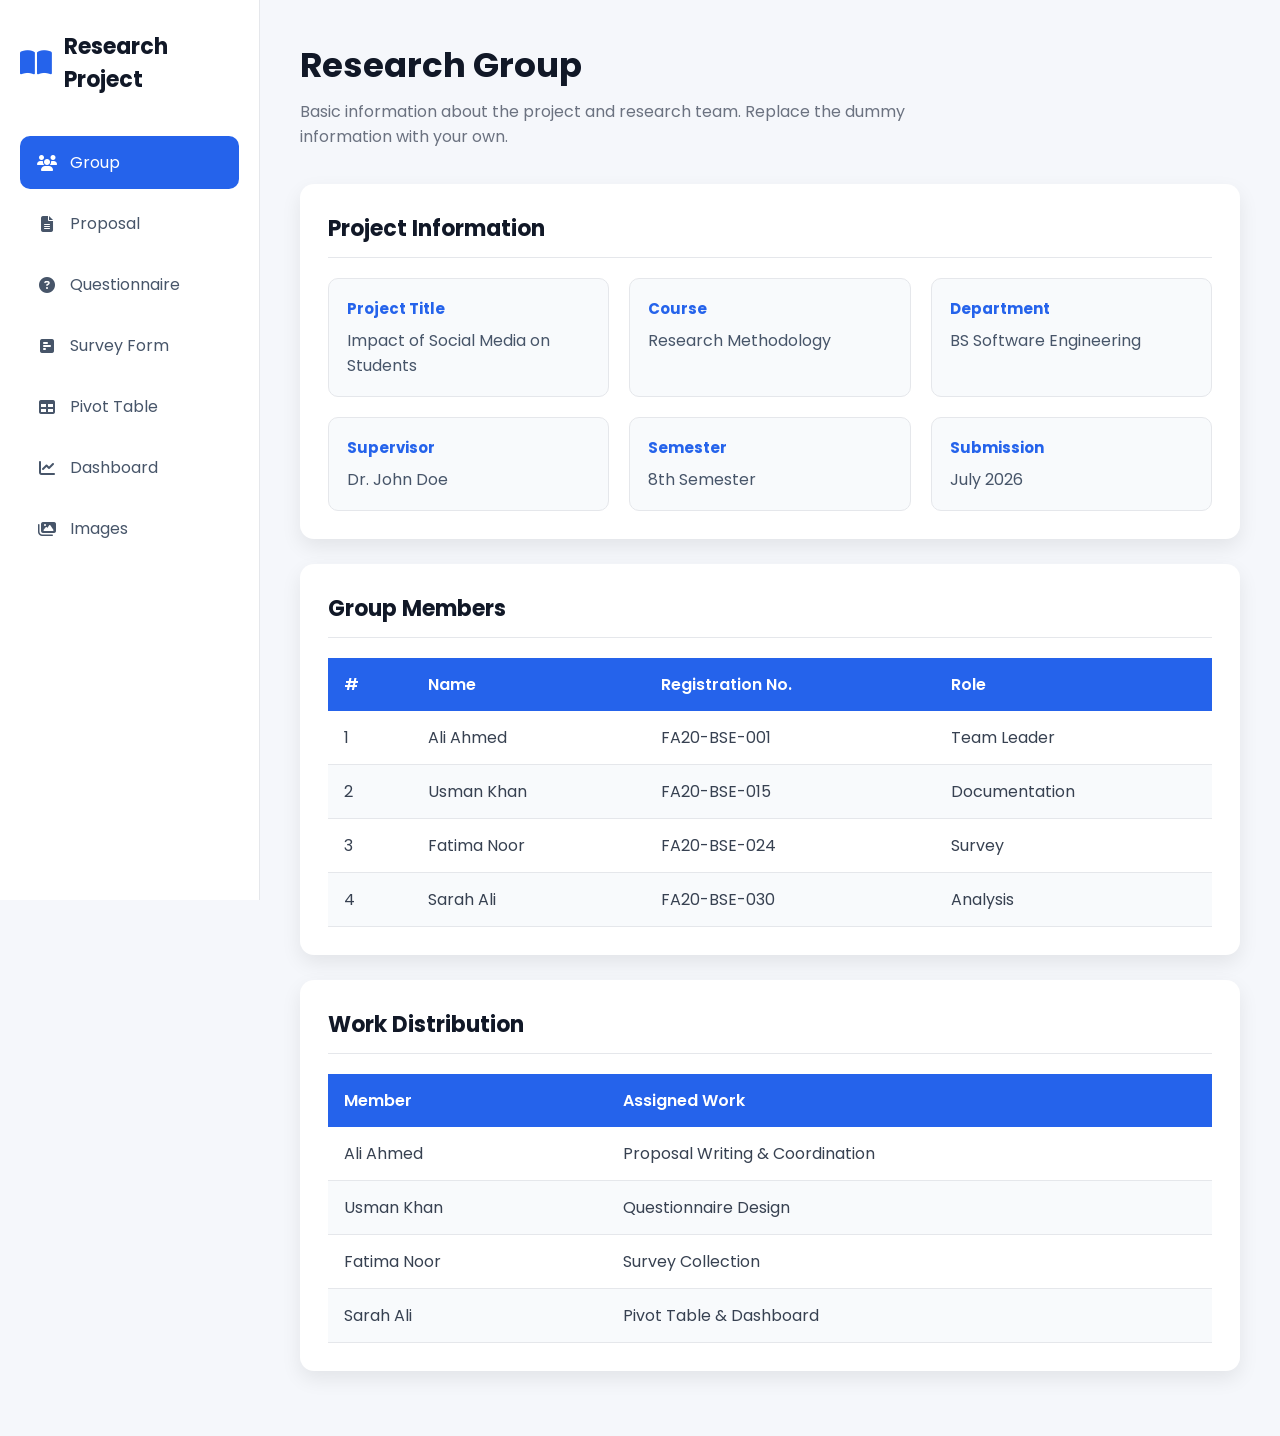
==== index.html @ b3ef3674 "Add files via upload" ====
<!doctype html>
<html lang="en">
  <head>
    <meta charset="UTF-8" />
    <meta name="viewport" content="width=device-width, initial-scale=1.0" />

    <title>Research Project | Group</title>

    <link
      rel="stylesheet"
      href="https://cdnjs.cloudflare.com/ajax/libs/font-awesome/6.7.1/css/all.min.css"
    />

    <link rel="stylesheet" href="css/style.css" />
  </head>

  <body>
    <div class="wrapper">
      <!-- Sidebar -->

      <div id="sidebar"></div>

      <!-- Main Content -->

      <main class="main-content">
        <div class="page-header">
          <h1>Research Group</h1>

          <p>
            Basic information about the project and research team. Replace the
            dummy information with your own.
          </p>
        </div>

        <!-- Project Information -->

        <div class="card">
          <h2>Project Information</h2>

          <div class="info-grid">
            <div class="info-box">
              <h4>Project Title</h4>

              <p>Impact of Social Media on Students</p>
            </div>

            <div class="info-box">
              <h4>Course</h4>

              <p>Research Methodology</p>
            </div>

            <div class="info-box">
              <h4>Department</h4>

              <p>BS Software Engineering</p>
            </div>

            <div class="info-box">
              <h4>Supervisor</h4>

              <p>Dr. John Doe</p>
            </div>

            <div class="info-box">
              <h4>Semester</h4>

              <p>8th Semester</p>
            </div>

            <div class="info-box">
              <h4>Submission</h4>

              <p>July 2026</p>
            </div>
          </div>
        </div>

        <!-- Group Members -->

        <div class="card">
          <h2>Group Members</h2>

          <div class="table-wrapper">
            <table>
              <thead>
                <tr>
                  <th>#</th>

                  <th>Name</th>

                  <th>Registration No.</th>

                  <th>Role</th>
                </tr>
              </thead>

              <tbody>
                <tr>
                  <td>1</td>

                  <td>Ali Ahmed</td>

                  <td>FA20-BSE-001</td>

                  <td>Team Leader</td>
                </tr>

                <tr>
                  <td>2</td>

                  <td>Usman Khan</td>

                  <td>FA20-BSE-015</td>

                  <td>Documentation</td>
                </tr>

                <tr>
                  <td>3</td>

                  <td>Fatima Noor</td>

                  <td>FA20-BSE-024</td>

                  <td>Survey</td>
                </tr>

                <tr>
                  <td>4</td>

                  <td>Sarah Ali</td>

                  <td>FA20-BSE-030</td>

                  <td>Analysis</td>
                </tr>
              </tbody>
            </table>
          </div>
        </div>

        <!-- Work Distribution -->

        <div class="card">
          <h2>Work Distribution</h2>

          <div class="table-wrapper">
            <table>
              <thead>
                <tr>
                  <th>Member</th>

                  <th>Assigned Work</th>
                </tr>
              </thead>

              <tbody>
                <tr>
                  <td>Ali Ahmed</td>

                  <td>Proposal Writing & Coordination</td>
                </tr>

                <tr>
                  <td>Usman Khan</td>

                  <td>Questionnaire Design</td>
                </tr>

                <tr>
                  <td>Fatima Noor</td>

                  <td>Survey Collection</td>
                </tr>

                <tr>
                  <td>Sarah Ali</td>

                  <td>Pivot Table & Dashboard</td>
                </tr>
              </tbody>
            </table>
          </div>
        </div>
      </main>
    </div>

    <script src="js/sidebar.js"></script>
  </body>
</html>
---- css/style.css ----
/* ==========================================
   GOOGLE FONT
========================================== */

@import url("https://fonts.googleapis.com/css2?family=Poppins:wght@300;400;500;600;700&display=swap");

/* ==========================================
   RESET
========================================== */

* {
  margin: 0;
  padding: 0;
  box-sizing: border-box;
}

html {
  scroll-behavior: smooth;
}

body {
  font-family: "Poppins", sans-serif;
  background: #f5f7fb;
  color: #374151;
}

/* ==========================================
   VARIABLES
========================================== */

:root {
  --primary: #2563eb;
  --primary-dark: #1d4ed8;

  --background: #f5f7fb;
  --white: #ffffff;

  --border: #e5e7eb;

  --text: #475569;

  --heading: #111827;

  --shadow: 0 8px 20px rgba(0, 0, 0, 0.08);
}

/* ==========================================
   COMMON
========================================== */

a {
  text-decoration: none;
  color: inherit;
}

ul {
  list-style: none;
}

img {
  max-width: 100%;
  display: block;
}

/* ==========================================
   LAYOUT
========================================== */

.wrapper {
  display: flex;

  min-height: 100vh;
}

/* ==========================================
   SIDEBAR
========================================== */

.sidebar {
  width: 260px;

  background: white;

  border-right: 1px solid var(--border);

  position: fixed;

  top: 0;
  left: 0;
  bottom: 0;

  padding: 30px 20px;

  overflow-y: auto;
}

.sidebar-header {
  display: flex;

  align-items: center;

  gap: 12px;

  margin-bottom: 40px;
}

.sidebar-header i {
  font-size: 28px;

  color: var(--primary);
}

.sidebar-header h2 {
  font-size: 22px;

  color: var(--heading);
}

.sidebar nav {
  display: flex;

  flex-direction: column;

  gap: 8px;
}

.sidebar nav a {
  display: flex;

  align-items: center;

  gap: 12px;

  padding: 14px 16px;

  border-radius: 10px;

  color: var(--text);

  transition: 0.25s;
}

.sidebar nav a i {
  width: 22px;

  text-align: center;
}

.sidebar nav a:hover {
  background: #eff6ff;

  color: var(--primary);
}

.sidebar nav a.active {
  background: var(--primary);

  color: white;
}

/* ==========================================
   MAIN CONTENT
========================================== */

.main-content {
  flex: 1;

  margin-left: 260px;

  padding: 40px;
}

.page-header {
  margin-bottom: 35px;
}

.page-header h1 {
  font-size: 34px;

  color: var(--heading);

  margin-bottom: 8px;
}

.page-header p {
  color: #6b7280;

  max-width: 700px;
}

/* ==========================================
   CARD
========================================== */

.card {
  background: white;

  border-radius: 14px;

  padding: 28px;

  margin-bottom: 25px;

  box-shadow: var(--shadow);
}

.card h2 {
  margin-bottom: 20px;

  color: var(--heading);

  font-size: 22px;

  border-bottom: 1px solid var(--border);

  padding-bottom: 12px;
}

/* ==========================================
   INFO GRID
========================================== */

.info-grid {
  display: grid;

  grid-template-columns: repeat(auto-fit, minmax(250px, 1fr));

  gap: 20px;
}

.info-box {
  background: #f8fafc;

  border: 1px solid var(--border);

  border-radius: 10px;

  padding: 18px;
}

.info-box h4 {
  color: var(--primary);

  margin-bottom: 8px;

  font-size: 15px;
}

.info-box p {
  color: var(--text);
}

/* ==========================================
   TABLES
========================================== */

.table-wrapper {
  overflow-x: auto;
}

table {
  width: 100%;

  border-collapse: collapse;
}

thead {
  background: var(--primary);

  color: white;
}

th {
  padding: 14px 16px;

  text-align: left;

  font-weight: 600;
}

td {
  padding: 14px 16px;

  border-bottom: 1px solid var(--border);
}

tbody tr:nth-child(even) {
  background: #f8fafc;
}

tbody tr:hover {
  background: #eff6ff;
}

/* ==========================================
   DOCUMENT SECTIONS
========================================== */

.section {
  margin-bottom: 30px;
}

.section:last-child {
  margin-bottom: 0;
}

.section h3 {
  color: var(--primary);

  margin-bottom: 12px;

  font-size: 20px;
}

.section p {
  color: var(--text);

  text-align: justify;
}

.section ul {
  margin-left: 20px;

  list-style: disc;
}

.section li {
  margin: 10px 0;
}

/* ==========================================
   QUESTION CARD
========================================== */

.question {
  border: 1px solid var(--border);

  border-radius: 10px;

  padding: 20px;

  margin-bottom: 20px;

  background: #fafafa;
}

.question:last-child {
  margin-bottom: 0;
}

.question h3 {
  font-size: 18px;

  margin-bottom: 15px;

  color: var(--heading);
}

.question label {
  display: block;

  margin: 10px 0;

  cursor: default;
}

.question input {
  margin-right: 10px;
}

/* ==========================================
   FORM
========================================== */

.form-grid {
  display: grid;

  grid-template-columns: repeat(2, 1fr);

  gap: 20px;
}

.form-group {
  display: flex;

  flex-direction: column;
}

.full {
  grid-column: 1/-1;
}

.form-group label {
  margin-bottom: 8px;

  font-weight: 500;
}

.form-group input,
.form-group select,
.form-group textarea {
  padding: 12px 14px;

  border: 1px solid var(--border);

  border-radius: 8px;

  outline: none;

  font-family: inherit;

  font-size: 15px;

  background: white;
}

.form-group textarea {
  resize: vertical;

  min-height: 140px;
}

.form-group input:focus,
.form-group select:focus,
.form-group textarea:focus {
  border-color: var(--primary);
}

/* ==========================================
   PLACEHOLDER
========================================== */

.placeholder {
  margin-top: 20px;

  height: 320px;

  border: 2px dashed #cbd5e1;

  border-radius: 12px;

  background: #f8fafc;

  display: flex;

  align-items: center;

  justify-content: center;

  text-align: center;

  color: #94a3b8;

  font-size: 18px;

  font-weight: 500;
}

/* ==========================================
   DASHBOARD
========================================== */

.dashboard-grid {
  display: grid;

  grid-template-columns: repeat(auto-fit, minmax(320px, 1fr));

  gap: 20px;
}

.dashboard-card {
  background: white;

  border-radius: 12px;

  padding: 20px;

  box-shadow: var(--shadow);
}

.dashboard-card h3 {
  margin-bottom: 15px;

  color: var(--heading);
}

.dashboard-card img {
  border-radius: 8px;

  border: 1px solid var(--border);
}

/* ==========================================
   GALLERY
========================================== */

.gallery {
  display: grid;

  grid-template-columns: repeat(auto-fit, minmax(260px, 1fr));

  gap: 20px;
}

.gallery-item {
  background: white;

  border-radius: 12px;

  overflow: hidden;

  box-shadow: var(--shadow);
}

.gallery-item img {
  width: 100%;

  height: 220px;

  object-fit: cover;
}

.gallery-item p {
  padding: 15px;

  text-align: center;

  color: var(--text);
}

/* ==========================================
   RESPONSIVE
========================================== */

@media (max-width: 992px) {
  .sidebar {
    position: relative;

    width: 100%;

    height: auto;

    border-right: none;

    border-bottom: 1px solid var(--border);
  }

  .wrapper {
    flex-direction: column;
  }

  .main-content {
    margin-left: 0;

    padding: 30px 20px;
  }

  .form-grid {
    grid-template-columns: 1fr;
  }

  .full {
    grid-column: auto;
  }
}

@media (max-width: 768px) {
  .sidebar nav a {
    padding: 12px;
  }

  .page-header h1 {
    font-size: 28px;
  }

  .info-grid {
    grid-template-columns: 1fr;
  }

  .dashboard-grid {
    grid-template-columns: 1fr;
  }

  .gallery {
    grid-template-columns: 1fr;
  }

  table {
    display: block;

    overflow-x: auto;

    white-space: nowrap;
  }
}
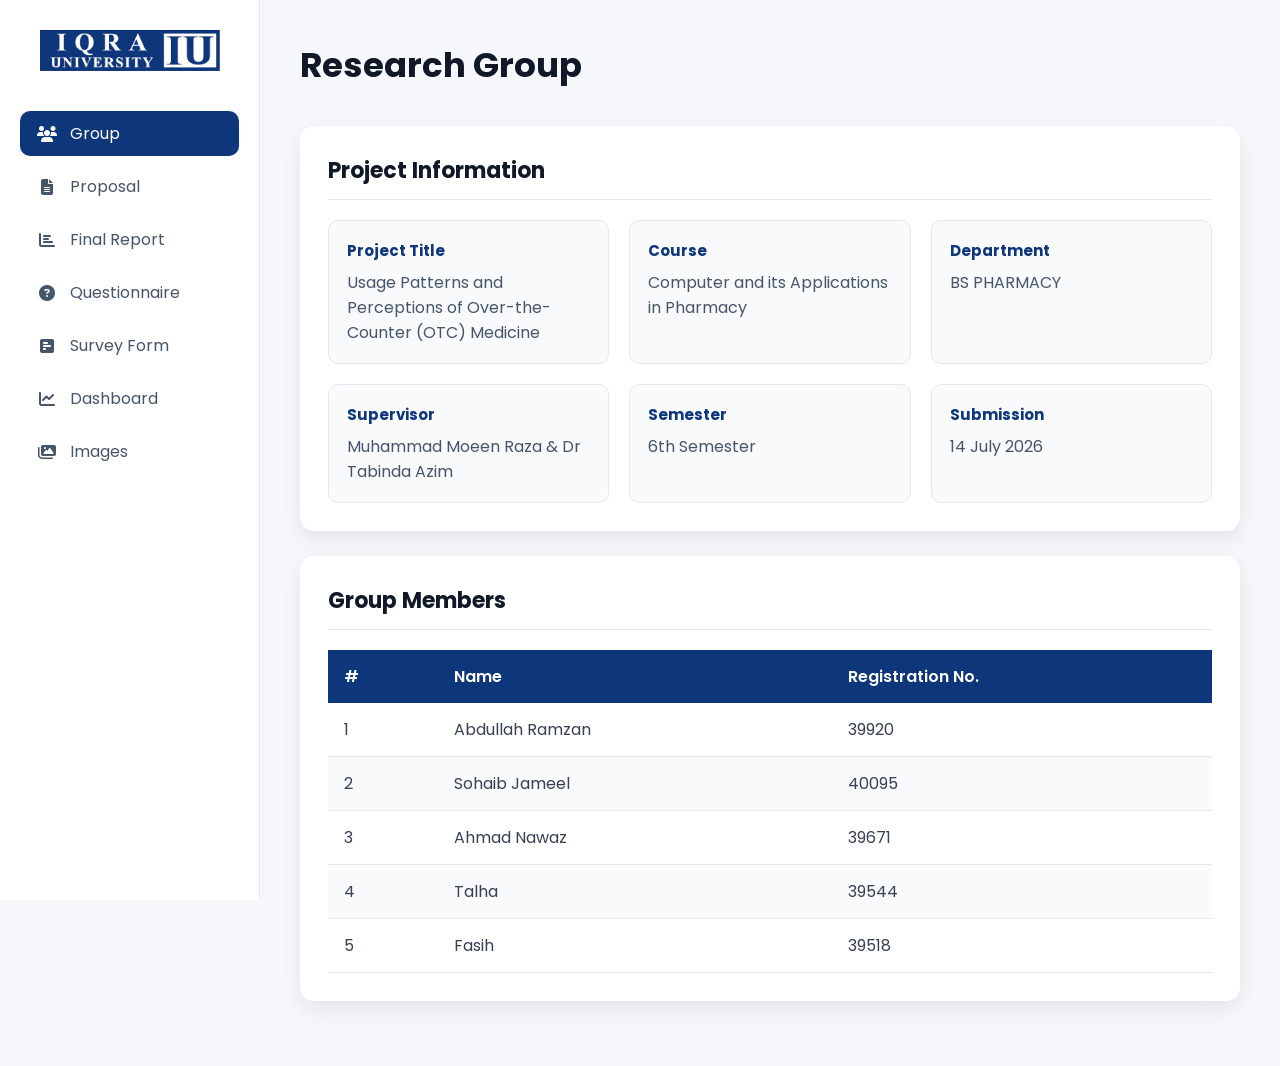
==== commit 0488d868: "Add files via upload" ====
--- a/index.html
+++ b/index.html
@@ -25,11 +25,6 @@
       <main class="main-content">
         <div class="page-header">
           <h1>Research Group</h1>
-
-          <p>
-            Basic information about the project and research team. Replace the
-            dummy information with your own.
-          </p>
         </div>
 
         <!-- Project Information -->
@@ -41,37 +36,37 @@
             <div class="info-box">
               <h4>Project Title</h4>
 
-              <p>Impact of Social Media on Students</p>
+              <p>Usage Patterns and Perceptions of Over-the-Counter (OTC) Medicine</p>
             </div>
 
             <div class="info-box">
               <h4>Course</h4>
 
-              <p>Research Methodology</p>
+              <p>Computer and its Applications in Pharmacy</p>
             </div>
 
             <div class="info-box">
               <h4>Department</h4>
 
-              <p>BS Software Engineering</p>
+              <p>BS PHARMACY</p>
             </div>
 
             <div class="info-box">
               <h4>Supervisor</h4>
 
-              <p>Dr. John Doe</p>
+              <p>Muhammad Moeen Raza &amp; Dr Tabinda Azim</p>
             </div>
 
             <div class="info-box">
               <h4>Semester</h4>
 
-              <p>8th Semester</p>
+              <p>6th Semester</p>
             </div>
 
             <div class="info-box">
               <h4>Submission</h4>
 
-              <p>July 2026</p>
+              <p>14 July 2026</p>
             </div>
           </div>
         </div>
@@ -91,7 +86,6 @@
 
                   <th>Registration No.</th>
 
-                  <th>Role</th>
                 </tr>
               </thead>
 
@@ -99,41 +93,42 @@
                 <tr>
                   <td>1</td>
 
-                  <td>Ali Ahmed</td>
+                  <td>Abdullah Ramzan</td>
 
-                  <td>FA20-BSE-001</td>
-
-                  <td>Team Leader</td>
+                  <td>39920</td>
                 </tr>
 
                 <tr>
                   <td>2</td>
 
-                  <td>Usman Khan</td>
+                  <td>Sohaib Jameel</td>
 
-                  <td>FA20-BSE-015</td>
-
-                  <td>Documentation</td>
+                  <td>40095</td>
                 </tr>
 
                 <tr>
                   <td>3</td>
 
-                  <td>Fatima Noor</td>
+                  <td>Ahmad Nawaz</td>
 
-                  <td>FA20-BSE-024</td>
+                  <td>39671</td>
 
-                  <td>Survey</td>
                 </tr>
 
                 <tr>
                   <td>4</td>
 
-                  <td>Sarah Ali</td>
+                  <td>Talha</td>
 
-                  <td>FA20-BSE-030</td>
+                  <td>39544</td>
+                </tr>
 
-                  <td>Analysis</td>
+                <tr>
+                  <td>5</td>
+
+                  <td>Fasih</td>
+
+                  <td>39518</td>
                 </tr>
               </tbody>
             </table>
@@ -142,7 +137,7 @@
 
         <!-- Work Distribution -->
 
-        <div class="card">
+        <!-- <div class="card">
           <h2>Work Distribution</h2>
 
           <div class="table-wrapper">
@@ -182,7 +177,7 @@
               </tbody>
             </table>
           </div>
-        </div>
+        </div> -->
       </main>
     </div>
 
--- a/css/style.css
+++ b/css/style.css
@@ -29,7 +29,7 @@
 ========================================== */
 
 :root {
-  --primary: #2563eb;
+  --primary: #0E367B;
   --primary-dark: #1d4ed8;
 
   --background: #f5f7fb;
@@ -96,24 +96,14 @@
 
 .sidebar-header {
   display: flex;
-
+  justify-content: center;
   align-items: center;
-
   gap: 12px;
-
   margin-bottom: 40px;
 }
 
-.sidebar-header i {
-  font-size: 28px;
-
-  color: var(--primary);
-}
-
-.sidebar-header h2 {
-  font-size: 22px;
-
-  color: var(--heading);
+.sidebar-header img {
+  width: 180px;
 }
 
 .sidebar nav {
@@ -131,7 +121,7 @@
 
   gap: 12px;
 
-  padding: 14px 16px;
+  padding: 10px 16px;
 
   border-radius: 10px;
 
@@ -433,7 +423,7 @@
 .placeholder {
   margin-top: 20px;
 
-  height: 320px;
+  height: 1160px;
 
   border: 2px dashed #cbd5e1;
 
@@ -454,6 +444,14 @@
   font-size: 18px;
 
   font-weight: 500;
+}
+
+.placeholder .pdf-frame {
+  width: 100%;
+  height: 100%;
+  border: 0;
+  display: block;
+  border-radius: 10px;
 }
 
 /* ==========================================
